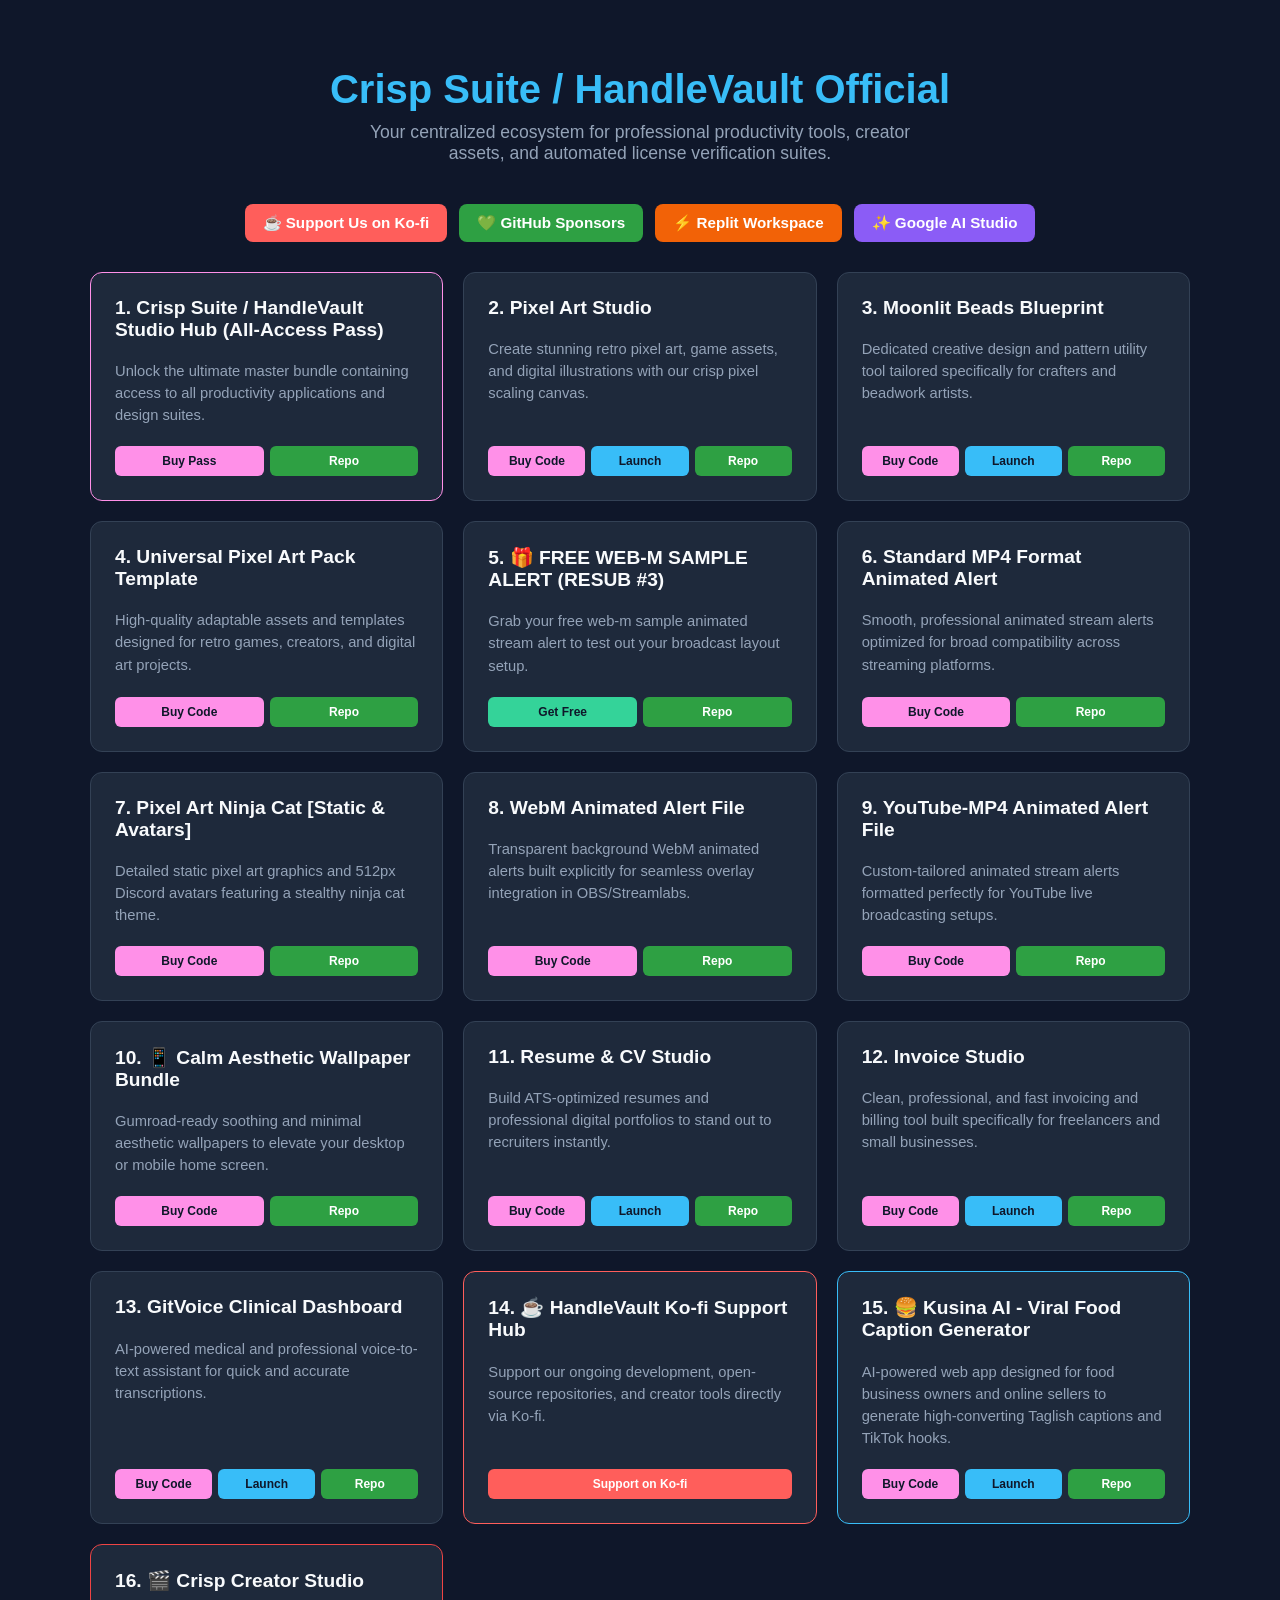
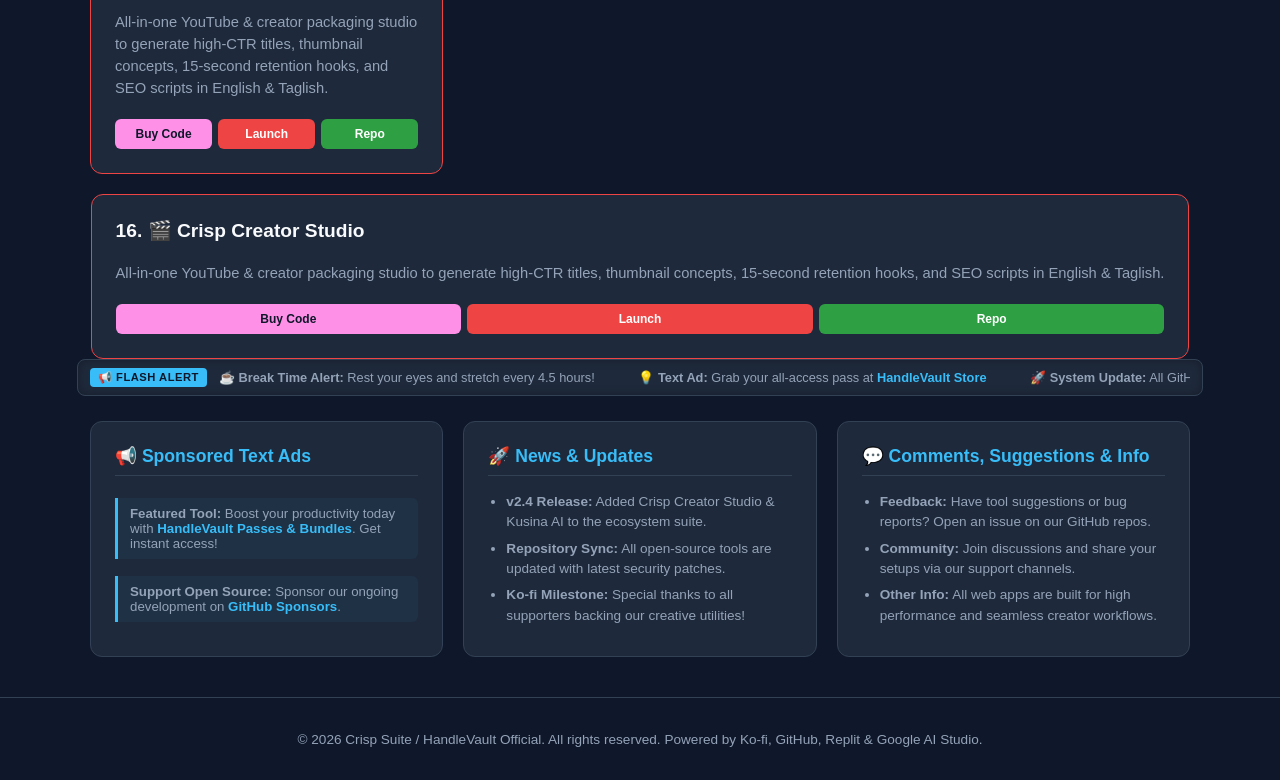
==== index.html @ f58ac8ce "Update index.html" ====
<!DOCTYPE html>
<html lang="en">
<head>
    <meta charset="UTF-8">
    <meta name="viewport" content="width=device-width, initial-scale=1.0">
    <title>Crisp Suite / HandleVault Official | Creator & Productivity Suite</title>
    <!-- Favicon Set-and-Forget (Inline SVG Shield/Vault Icon) -->
    <link rel="icon" type="image/svg+xml" href="data:image/svg+xml,<svg xmlns=%22http://www.w3.org/2000/svg%22 viewBox=%220 0 24 24%22 fill=%22%2338bdf8%22><path d=%22M12 1L3 5v6c0 5.55 3.84 10.74 9 12 5.16-1.26 9-6.45 9-12V5l-9-4zm0 10.99h7c-.53 4.12-3.28 7.79-7 8.94V12H5V6.3l7-3.11v8.8z%22/></svg>">
    <style>
        :root {
            --bg-color: #0f172a;
            --card-bg: #1e293b;
            --accent-color: #38bdf8;
            --text-color: #f8fafc;
            --text-secondary: #94a3b8;
            --border-color: #334155;
            --btn-gumroad: #ff90e8;
            --btn-github: #2ea043;
            --btn-replit: #f26207;
            --btn-ai: #8b5cf6;
            --btn-kofi: #ff5e5b;
            --btn-free: #34d399;
        }
        body {
            font-family: 'Segoe UI', Tahoma, Geneva, Verdana, sans-serif;
            background-color: var(--bg-color);
            color: var(--text-color);
            margin: 0;
            padding: 0;
            display: flex;
            flex-direction: column;
            align-items: center;
            min-height: 100vh;
        }
        header {
            text-align: center;
            padding: 40px 20px 20px;
        }
        header h1 {
            font-size: 2.5rem;
            margin-bottom: 10px;
            color: var(--accent-color);
        }
        header p {
            color: var(--text-secondary);
            font-size: 1.1rem;
            max-width: 600px;
            margin: 0 auto;
        }
        .ecosystem-nav {
            display: flex;
            gap: 12px;
            justify-content: center;
            flex-wrap: wrap;
            margin: 20px 0 30px;
            padding: 0 20px;
        }
        .nav-link {
            padding: 10px 18px;
            border-radius: 8px;
            font-weight: bold;
            text-decoration: none;
            color: white;
            font-size: 0.95rem;
            transition: opacity 0.2s;
        }
        .nav-github { background-color: var(--btn-github); }
        .nav-replit { background-color: var(--btn-replit); }
        .nav-ai { background-color: var(--btn-ai); }
        .nav-kofi { background-color: var(--btn-kofi); }
        .nav-link:hover { opacity: 0.85; }

        .container {
            max-width: 1100px;
            width: 90%;
            margin: 0 auto 20px;
            display: grid;
            grid-template-columns: repeat(auto-fit, minmax(320px, 1fr));
            gap: 20px;
        }
        .card {
            background-color: var(--card-bg);
            border: 1px solid var(--border-color);
            border-radius: 12px;
            padding: 24px;
            display: flex;
            flex-direction: column;
            justify-content: space-between;
            transition: transform 0.2s ease, border-color 0.2s ease;
        }
        .card:hover {
            transform: translateY(-4px);
            border-color: var(--accent-color);
        }
        .card h3 {
            margin-top: 0;
            font-size: 1.2rem;
            color: var(--text-color);
        }
        .card p {
            color: var(--text-secondary);
            font-size: 0.92rem;
            line-height: 1.5;
            margin-bottom: 20px;
        }
        .btn-group {
            display: flex;
            gap: 6px;
            flex-wrap: wrap;
        }
        .btn {
            flex: 1;
            min-width: 75px;
            display: inline-block;
            background-color: var(--accent-color);
            color: #0f172a;
            padding: 8px 4px;
            border-radius: 6px;
            text-decoration: none;
            font-weight: bold;
            font-size: 0.75rem;
            text-align: center;
            transition: opacity 0.2s;
        }
        .btn:hover { opacity: 0.9; }
        .btn-buy { background-color: var(--btn-gumroad); color: #0f172a; }
        .btn-free { background-color: var(--btn-free); color: #0f172a; }
        .btn-repo { background-color: #2ea043; color: #ffffff; }
        .btn-app { background-color: #38bdf8; color: #0f172a; }
        .btn-kofi { background-color: var(--btn-kofi); color: #ffffff; }

        /* Flashing / Scrolling Text Ads & Updates Bar */
        .flash-ticker-bar {
            max-width: 1100px;
            width: 90%;
            margin: 0 auto 25px;
            background-color: var(--card-bg);
            border: 1px solid var(--border-color);
            border-radius: 8px;
            padding: 8px 12px;
            display: flex;
            align-items: center;
            overflow: hidden;
            box-shadow: inset 0 0 10px rgba(0,0,0,0.3);
        }
        .flash-badge {
            background-color: var(--accent-color);
            color: #0f172a;
            font-size: 0.7rem;
            font-weight: bold;
            padding: 3px 8px;
            border-radius: 4px;
            margin-right: 12px;
            white-space: nowrap;
            text-transform: uppercase;
            letter-spacing: 0.5px;
        }
        .ticker-wrap {
            overflow: hidden;
            white-space: nowrap;
            width: 100%;
        }
        .ticker-content {
            display: inline-block;
            animation: tickerScroll 28s linear infinite;
            font-size: 0.8rem;
            color: var(--text-secondary);
        }
        .ticker-content span {
            margin-right: 40px;
        }
        .ticker-content a {
            color: var(--accent-color);
            text-decoration: none;
            font-weight: bold;
        }
        .ticker-content a:hover {
            text-decoration: underline;
        }
        @keyframes tickerScroll {
            0% { transform: translateX(100%); }
            100% { transform: translateX(-100%); }
        }

        /* Bottom Community Hub & Text Ads Section Styles */
        .bottom-hub {
            max-width: 1100px;
            width: 90%;
            margin: 0 auto 40px;
            display: grid;
            grid-template-columns: repeat(auto-fit, minmax(320px, 1fr));
            gap: 20px;
        }
        .hub-box {
            background-color: var(--card-bg);
            border: 1px solid var(--border-color);
            border-radius: 12px;
            padding: 24px;
            display: flex;
            flex-direction: column;
            justify-content: space-between;
        }
        .hub-box h3 {
            color: var(--accent-color);
            margin-top: 0;
            font-size: 1.1rem;
            margin-bottom: 16px;
            border-bottom: 1px solid var(--border-color);
            padding-bottom: 8px;
        }
        .text-ad {
            background: rgba(56, 189, 248, 0.05);
            border-left: 3px solid var(--accent-color);
            padding: 8px 12px;
            margin-bottom: 10px;
            border-radius: 0 6px 6px 0;
            font-size: 0.83rem;
            color: var(--text-secondary);
        }
        .text-ad a {
            color: var(--accent-color);
            text-decoration: none;
            font-weight: bold;
        }
        .text-ad a:hover {
            text-decoration: underline;
        }
        .hub-box ul {
            color: var(--text-secondary);
            line-height: 1.5;
            margin: 0;
            padding-left: 18px;
            font-size: 0.85rem;
        }
        .hub-box li {
            margin-bottom: 6px;
        }

        footer {
            text-align: center;
            padding: 20px;
            color: var(--text-secondary);
            font-size: 0.85rem;
            border-top: 1px solid var(--border-color);
            width: 100%;
            margin-top: auto;
        }
    </style>
</head>
<body>

    <header>
        <h1>Crisp Suite / HandleVault Official</h1>
        <p>Your centralized ecosystem for professional productivity tools, creator assets, and automated license verification suites.</p>
    </header>

    <!-- Ecosystem Developer, Funding & Support Navigation -->
    <div class="ecosystem-nav">
        <a href="https://ko-fi.com/handlevaultofficial" target="_blank" class="nav-link nav-kofi">☕ Support Us on Ko-fi</a>
        <a href="https://github.com/sponsors/handlevault-official" target="_blank" class="nav-link nav-github">💚 GitHub Sponsors</a>
        <a href="https://replit.com/@handlevault" target="_blank" class="nav-link nav-replit">⚡ Replit Workspace</a>
        <a href="https://aistudio.google.com" target="_blank" class="nav-link nav-ai">✨ Google AI Studio</a>
    </div>

    <div class="container">
        <!-- 1. HandleVault Studio Hub (All-Access Pass) -->
        <div class="card" style="border-color: var(--btn-gumroad);">
            <div>
                <h3>1. Crisp Suite / HandleVault Studio Hub (All-Access Pass)</h3>
                <p>Unlock the ultimate master bundle containing access to all productivity applications and design suites.</p>
            </div>
            <div class="btn-group">
                <a href="https://vaultkeeper117.gumroad.com/l/ztzxpg" target="_blank" class="btn btn-buy">Buy Pass</a>
                <a href="https://github.com/handlevault-official/kofi-files" target="_blank" class="btn btn-repo">Repo</a>
            </div>
        </div>

        <!-- 2. Pixel Art Studio -->
        <div class="card">
            <div>
                <h3>2. Pixel Art Studio</h3>
                <p>Create stunning retro pixel art, game assets, and digital illustrations with our crisp pixel scaling canvas.</p>
            </div>
            <div class="btn-group">
                <a href="https://vaultkeeper117.gumroad.com/l/xwzxwp" target="_blank" class="btn btn-buy">Buy Code</a>
                <a href="https://handlevault-official.github.io/crisp-pixel/" target="_blank" class="btn btn-app">Launch</a>
                <a href="https://github.com/handlevault-official/crisp-pixel" target="_blank" class="btn btn-repo">Repo</a>
            </div>
        </div>

        <!-- 3. Moonlit Beads Blueprint -->
        <div class="card">
            <div>
                <h3>3. Moonlit Beads Blueprint</h3>
                <p>Dedicated creative design and pattern utility tool tailored specifically for crafters and beadwork artists.</p>
            </div>
            <div class="btn-group">
                <a href="https://vaultkeeper117.gumroad.com/l/ztzxpg" target="_blank" class="btn btn-buy">Buy Code</a>
                <a href="https://handlevault-official.github.io/crisp-moonlit-beads-blueprint-studio/" target="_blank" class="btn btn-app">Launch</a>
                <a href="https://github.com/handlevault-official/crisp-moonlit-beads-blueprint-studio" target="_blank" class="btn btn-repo">Repo</a>
            </div>
        </div>

        <!-- 4. Universal Product Template (Pixel Art Pack) -->
        <div class="card">
            <div>
                <h3>4. Universal Pixel Art Pack Template</h3>
                <p>High-quality adaptable assets and templates designed for retro games, creators, and digital art projects.</p>
            </div>
            <div class="btn-group">
                <a href="https://vaultkeeper117.gumroad.com/l/xwzxwp" target="_blank" class="btn btn-buy">Buy Code</a>
                <a href="https://github.com/handlevault-official/kofi-files" target="_blank" class="btn btn-repo">Repo</a>
            </div>
        </div>

        <!-- 5. FREE WEB-M SAMPLE ALERT -->
        <div class="card">
            <div>
                <h3>5. 🎁 FREE WEB-M SAMPLE ALERT (RESUB #3)</h3>
                <p>Grab your free web-m sample animated stream alert to test out your broadcast layout setup.</p>
            </div>
            <div class="btn-group">
                <a href="https://vaultkeeper117.gumroad.com/l/copzec" target="_blank" class="btn btn-free">Get Free</a>
                <a href="https://github.com/handlevault-official/kofi-files" target="_blank" class="btn btn-repo">Repo</a>
            </div>
        </div>

        <!-- 6. Standard MP4 Format Animated Alert -->
        <div class="card">
            <div>
                <h3>6. Standard MP4 Format Animated Alert</h3>
                <p>Smooth, professional animated stream alerts optimized for broad compatibility across streaming platforms.</p>
            </div>
            <div class="btn-group">
                <a href="https://vaultkeeper117.gumroad.com/l/dkmedq" target="_blank" class="btn btn-buy">Buy Code</a>
                <a href="https://github.com/handlevault-official/kofi-files" target="_blank" class="btn btn-repo">Repo</a>
            </div>
        </div>

        <!-- 7. Pixel Art Ninja Cat -->
        <div class="card">
            <div>
                <h3>7. Pixel Art Ninja Cat [Static & Avatars]</h3>
                <p>Detailed static pixel art graphics and 512px Discord avatars featuring a stealthy ninja cat theme.</p>
            </div>
            <div class="btn-group">
                <a href="https://vaultkeeper117.gumroad.com/l/lhhxej" target="_blank" class="btn btn-buy">Buy Code</a>
                <a href="https://github.com/handlevault-official/kofi-files" target="_blank" class="btn btn-repo">Repo</a>
            </div>
        </div>

        <!-- 8. WebM Animated Alert File -->
        <div class="card">
            <div>
                <h3>8. WebM Animated Alert File</h3>
                <p>Transparent background WebM animated alerts built explicitly for seamless overlay integration in OBS/Streamlabs.</p>
            </div>
            <div class="btn-group">
                <a href="https://vaultkeeper117.gumroad.com/l/fanvlu" target="_blank" class="btn btn-buy">Buy Code</a>
                <a href="https://github.com/handlevault-official/kofi-files" target="_blank" class="btn btn-repo">Repo</a>
            </div>
        </div>

        <!-- 9. YouTube-MP4 Animated Alert File -->
        <div class="card">
            <div>
                <h3>9. YouTube-MP4 Animated Alert File</h3>
                <p>Custom-tailored animated stream alerts formatted perfectly for YouTube live broadcasting setups.</p>
            </div>
            <div class="btn-group">
                <a href="https://vaultkeeper117.gumroad.com/l/aihkjh" target="_blank" class="btn btn-buy">Buy Code</a>
                <a href="https://github.com/handlevault-official/kofi-files" target="_blank" class="btn btn-repo">Repo</a>
            </div>
        </div>

        <!-- 10. Calm Aesthetic Wallpaper Bundle -->
        <div class="card">
            <div>
                <h3>10. 📱 Calm Aesthetic Wallpaper Bundle</h3>
                <p>Gumroad-ready soothing and minimal aesthetic wallpapers to elevate your desktop or mobile home screen.</p>
            </div>
            <div class="btn-group">
                <a href="https://vaultkeeper117.gumroad.com/l/echfl" target="_blank" class="btn btn-buy">Buy Code</a>
                <a href="https://github.com/handlevault-official/kofi-files" target="_blank" class="btn btn-repo">Repo</a>
            </div>
        </div>

        <!-- 11. Resume & CV Studio App Hub -->
        <div class="card">
            <div>
                <h3>11. Resume & CV Studio</h3>
                <p>Build ATS-optimized resumes and professional digital portfolios to stand out to recruiters instantly.</p>
            </div>
            <div class="btn-group">
                <a href="https://vaultkeeper117.gumroad.com/l/ztzxpg" target="_blank" class="btn btn-buy">Buy Code</a>
                <a href="https://handlevault-official.github.io/crisp-resume-CV-studio/" target="_blank" class="btn btn-app">Launch</a>
                <a href="https://github.com/handlevault-official/crisp-resume-CV-studio" target="_blank" class="btn btn-repo">Repo</a>
            </div>
        </div>

        <!-- 12. Invoice Studio App Hub -->
        <div class="card">
            <div>
                <h3>12. Invoice Studio</h3>
                <p>Clean, professional, and fast invoicing and billing tool built specifically for freelancers and small businesses.</p>
            </div>
            <div class="btn-group">
                <a href="https://vaultkeeper117.gumroad.com/l/ztzxpg" target="_blank" class="btn btn-buy">Buy Code</a>
                <a href="https://handlevault-official.github.io/crisp-invoice-studio" target="_blank" class="btn btn-app">Launch</a>
                <a href="https://github.com/handlevault-official/crisp-invoice-studio" target="_blank" class="btn btn-repo">Repo</a>
            </div>
        </div>

        <!-- 13. GitVoice Clinical Dashboard Hub -->
        <div class="card">
            <div>
                <h3>13. GitVoice Clinical Dashboard</h3>
                <p>AI-powered medical and professional voice-to-text assistant for quick and accurate transcriptions.</p>
            </div>
            <div class="btn-group">
                <a href="https://vaultkeeper117.gumroad.com/l/ztzxpg" target="_blank" class="btn btn-buy">Buy Code</a>
                <a href="https://handlevault-official.github.io/gitvoice-clinical-dashboard/" target="_blank" class="btn btn-app">Launch</a>
                <a href="https://github.com/handlevault-official/gitvoice-clinical-dashboard" target="_blank" class="btn btn-repo">Repo</a>
            </div>
        </div>

        <!-- 14. HandleVault Official Ko-fi Support Hub -->
        <div class="card" style="border-color: var(--btn-kofi);">
            <div>
                <h3>14. ☕ HandleVault Ko-fi Support Hub</h3>
                <p>Support our ongoing development, open-source repositories, and creator tools directly via Ko-fi.</p>
            </div>
            <div class="btn-group">
                <a href="https://ko-fi.com/handlevaultofficial" target="_blank" class="btn btn-kofi" style="width: 100%;">Support on Ko-fi</a>
            </div>
        </div>
        
        <!-- 15. Kusina AI - Viral Food Caption Generator -->
        <div class="card" style="border-color: var(--accent-color);">
            <div>
                <h3>15. 🍔 Kusina AI - Viral Food Caption Generator</h3>
                <p>AI-powered web app designed for food business owners and online sellers to generate high-converting Taglish captions and TikTok hooks.</p>
            </div>
            <div class="btn-group">
                <a href="https://vaultkeeper117.gumroad.com/l/ztzxpg" target="_blank" class="btn btn-buy">Buy Code</a>
                <a href="https://handlevault-official.github.io/kusina-ai/" target="_blank" class="btn btn-app">Launch</a>
                <a href="https://github.com/handlevault-official/kusina-ai" target="_blank" class="btn btn-repo">Repo</a>
            </div>
        </div>

        <!-- 16. Crisp Creator Studio -->
        <div class="card" style="border-color: #ef4444;">
            <div>
                <h3>16. 🎬 Crisp Creator Studio</h3>
                <p>All-in-one YouTube & creator packaging studio to generate high-CTR titles, thumbnail concepts, 15-second retention hooks, and SEO scripts in English & Taglish.</p>
            </div>
            <div class="btn-group">
                <a href="https://vaultkeeper117.gumroad.com/l/ztzxpg" target="_blank" class="btn btn-buy">Buy Code</a>
                <a href="https://handlevault-official.github.io/crisp-creator-studio/" target="_blank" class="btn btn-app" style="background-color: #ef4444; color: white;">Launch</a>
                <a href="https://github.com/handlevault-official/crisp-creator-studio" target="_blank" class="btn btn-repo">Repo</a>
            </div>
        </div>
    </div> <!-- Katapusan ng .container grid -->

    <!-- 16. Crisp Creator Studio -->
        <div class="card" style="border-color: #ef4444;">
            <div>
                <h3>16. 🎬 Crisp Creator Studio</h3>
                <p>All-in-one YouTube & creator packaging studio to generate high-CTR titles, thumbnail concepts, 15-second retention hooks, and SEO scripts in English & Taglish.</p>
            </div>
            <div class="btn-group">
                <a href="https://vaultkeeper117.gumroad.com/l/ztzxpg" target="_blank" class="btn btn-buy">Buy Code</a>
                <a href="https://handlevault-official.github.io/crisp-creator-studio/" target="_blank" class="btn btn-app" style="background-color: #ef4444; color: white;">Launch</a>
                <a href="https://github.com/handlevault-official/crisp-creator-studio" target="_blank" class="btn btn-repo">Repo</a>
            </div>
        </div>
    </div> <!-- Katapusan ng .container grid -->

    <!-- Live Flashing Text Ads & Updates Ticker Bar -->
    <div class="flash-ticker-bar">
        <div class="flash-badge">📢 FLASH ALERT</div>
        <div class="ticker-wrap">
            <div class="ticker-content">
                <span>☕ <strong>Break Time Alert:</strong> Rest your eyes and stretch every 4.5 hours!</span>
                <span>💡 <strong>Text Ad:</strong> Grab your all-access pass at <a href="https://vaultkeeper117.gumroad.com" target="_blank">HandleVault Store</a></span>
                <span>🚀 <strong>System Update:</strong> All GitHub & Replit repos synchronized successfully!</span>
                <span>💬 <strong>Tip:</strong> Open issues or suggestions via our GitHub support channels.</span>
            </div>
        </div>
    </div>

    <!-- All-in-One Bottom Hub: Text Ads, News, Updates, Comments & Suggestions -->
    <div class="bottom-hub">
        <!-- Text Ads Box -->
        <div class="hub-box">
            <h3>📢 Sponsored Text Ads</h3>
            <div class="text-ad">
                <strong>Featured Tool:</strong> Boost your productivity today with <a href="https://vaultkeeper117.gumroad.com" target="_blank">HandleVault Passes & Bundles</a>. Get instant access!
            </div>
            <div class="text-ad">
                <strong>Support Open Source:</strong> Sponsor our ongoing development on <a href="https://github.com/sponsors/handlevault-official" target="_blank">GitHub Sponsors</a>.
            </div>
        </div>

        <!-- News & Updates Box -->
        <div class="hub-box">
            <h3>🚀 News & Updates</h3>
            <ul>
                <li><strong>v2.4 Release:</strong> Added Crisp Creator Studio & Kusina AI to the ecosystem suite.</li>
                <li><strong>Repository Sync:</strong> All open-source tools are updated with latest security patches.</li>
                <li><strong>Ko-fi Milestone:</strong> Special thanks to all supporters backing our creative utilities!</li>
            </ul>
        </div>

        <!-- Comments, Suggestions & Info Box -->
        <div class="hub-box">
            <h3>💬 Comments, Suggestions & Info</h3>
            <ul>
                <li><strong>Feedback:</strong> Have tool suggestions or bug reports? Open an issue on our GitHub repos.</li>
                <li><strong>Community:</strong> Join discussions and share your setups via our support channels.</li>
                <li><strong>Other Info:</strong> All web apps are built for high performance and seamless creator workflows.</li>
            </ul>
        </div>
    </div>

    <footer>
        <p>&copy; 2026 Crisp Suite / HandleVault Official. All rights reserved. Powered by Ko-fi, GitHub, Replit & Google AI Studio.</p>
    </footer>

</body>
</html>
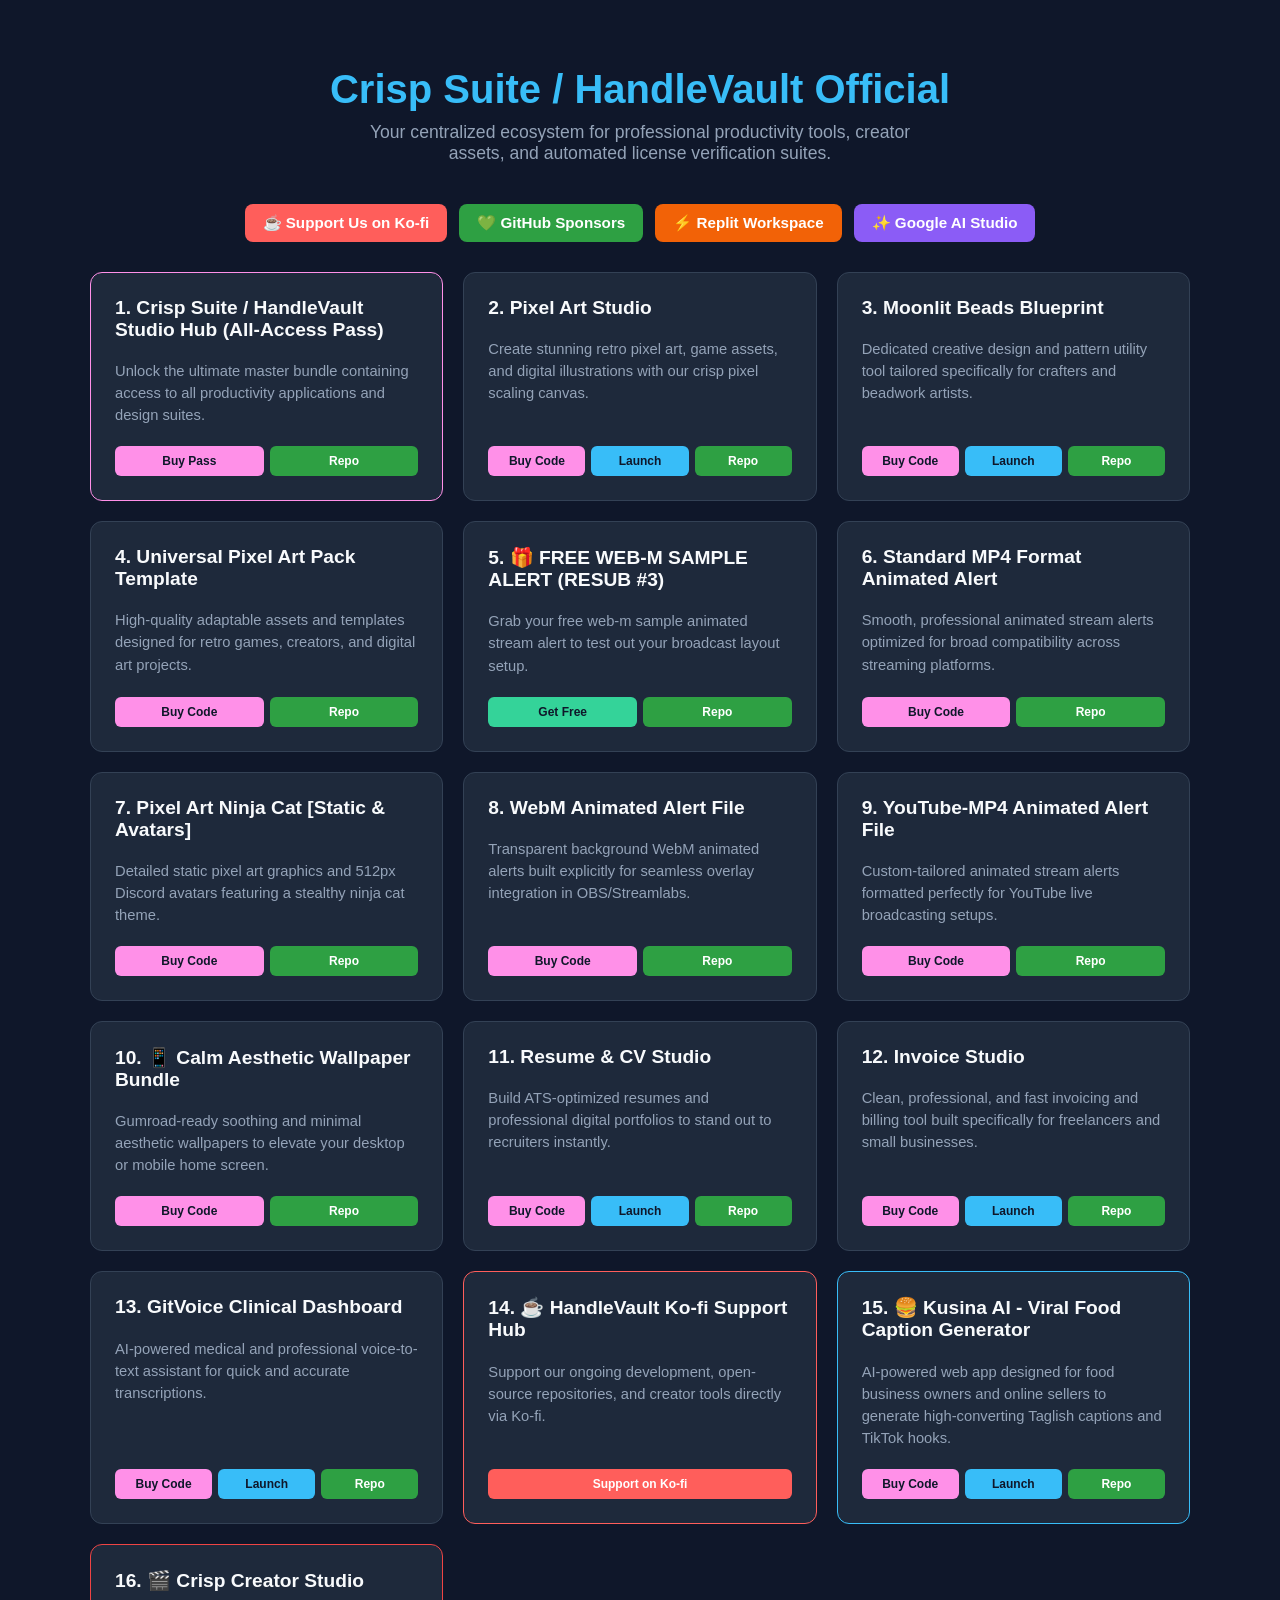
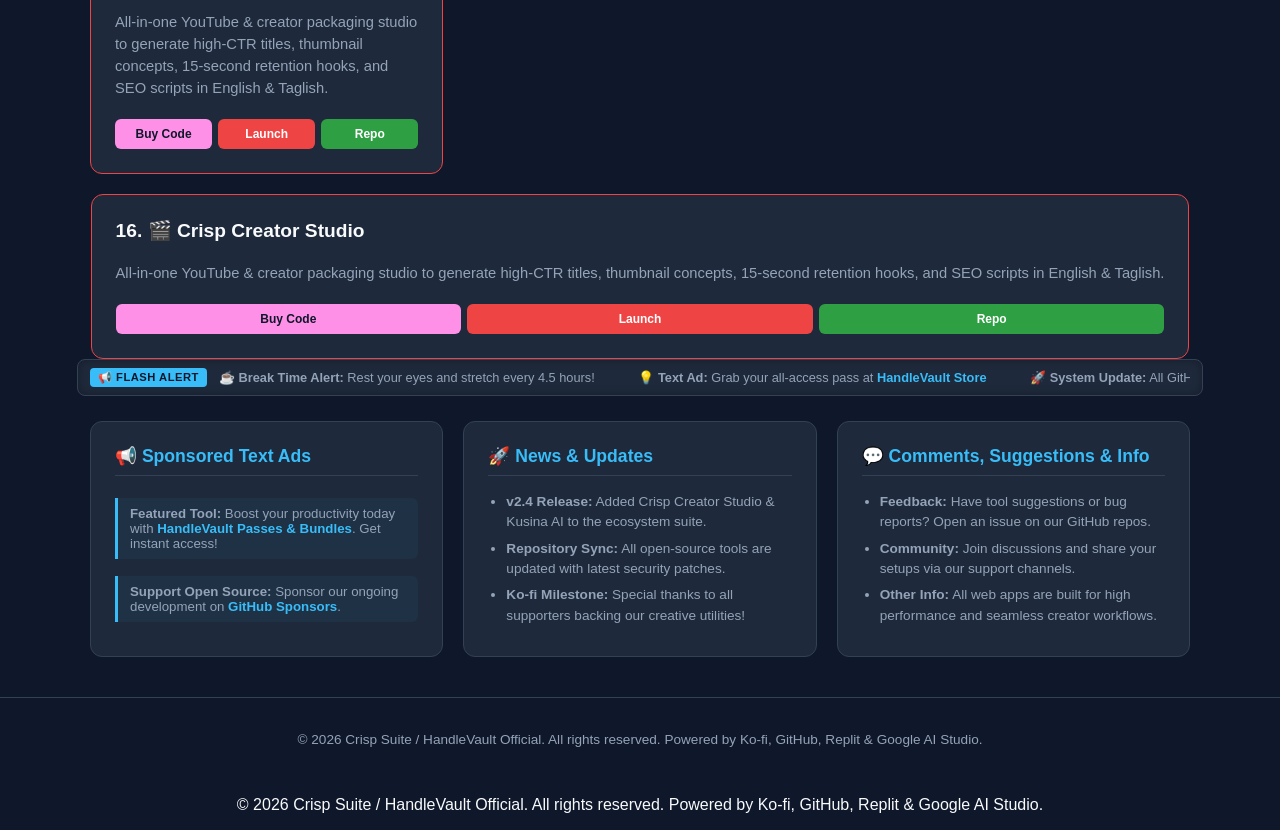
==== commit 156bead1: "Update index.html" ====
--- a/index.html
+++ b/index.html
@@ -522,10 +522,15 @@
             </ul>
         </div>
     </div>
-
+    
     <footer>
         <p>&copy; 2026 Crisp Suite / HandleVault Official. All rights reserved. Powered by Ko-fi, GitHub, Replit & Google AI Studio.</p>
     </footer>
-
+    
+        <p>&copy; 2026 Crisp Suite / HandleVault Official. All rights reserved. Powered by Ko-fi, GitHub, Replit & Google AI Studio.</p>
+    </footer>
+
+    <!-- I-link mo dito ang repo.js -->
+    <script src="repo.js"></script>
 </body>
 </html>
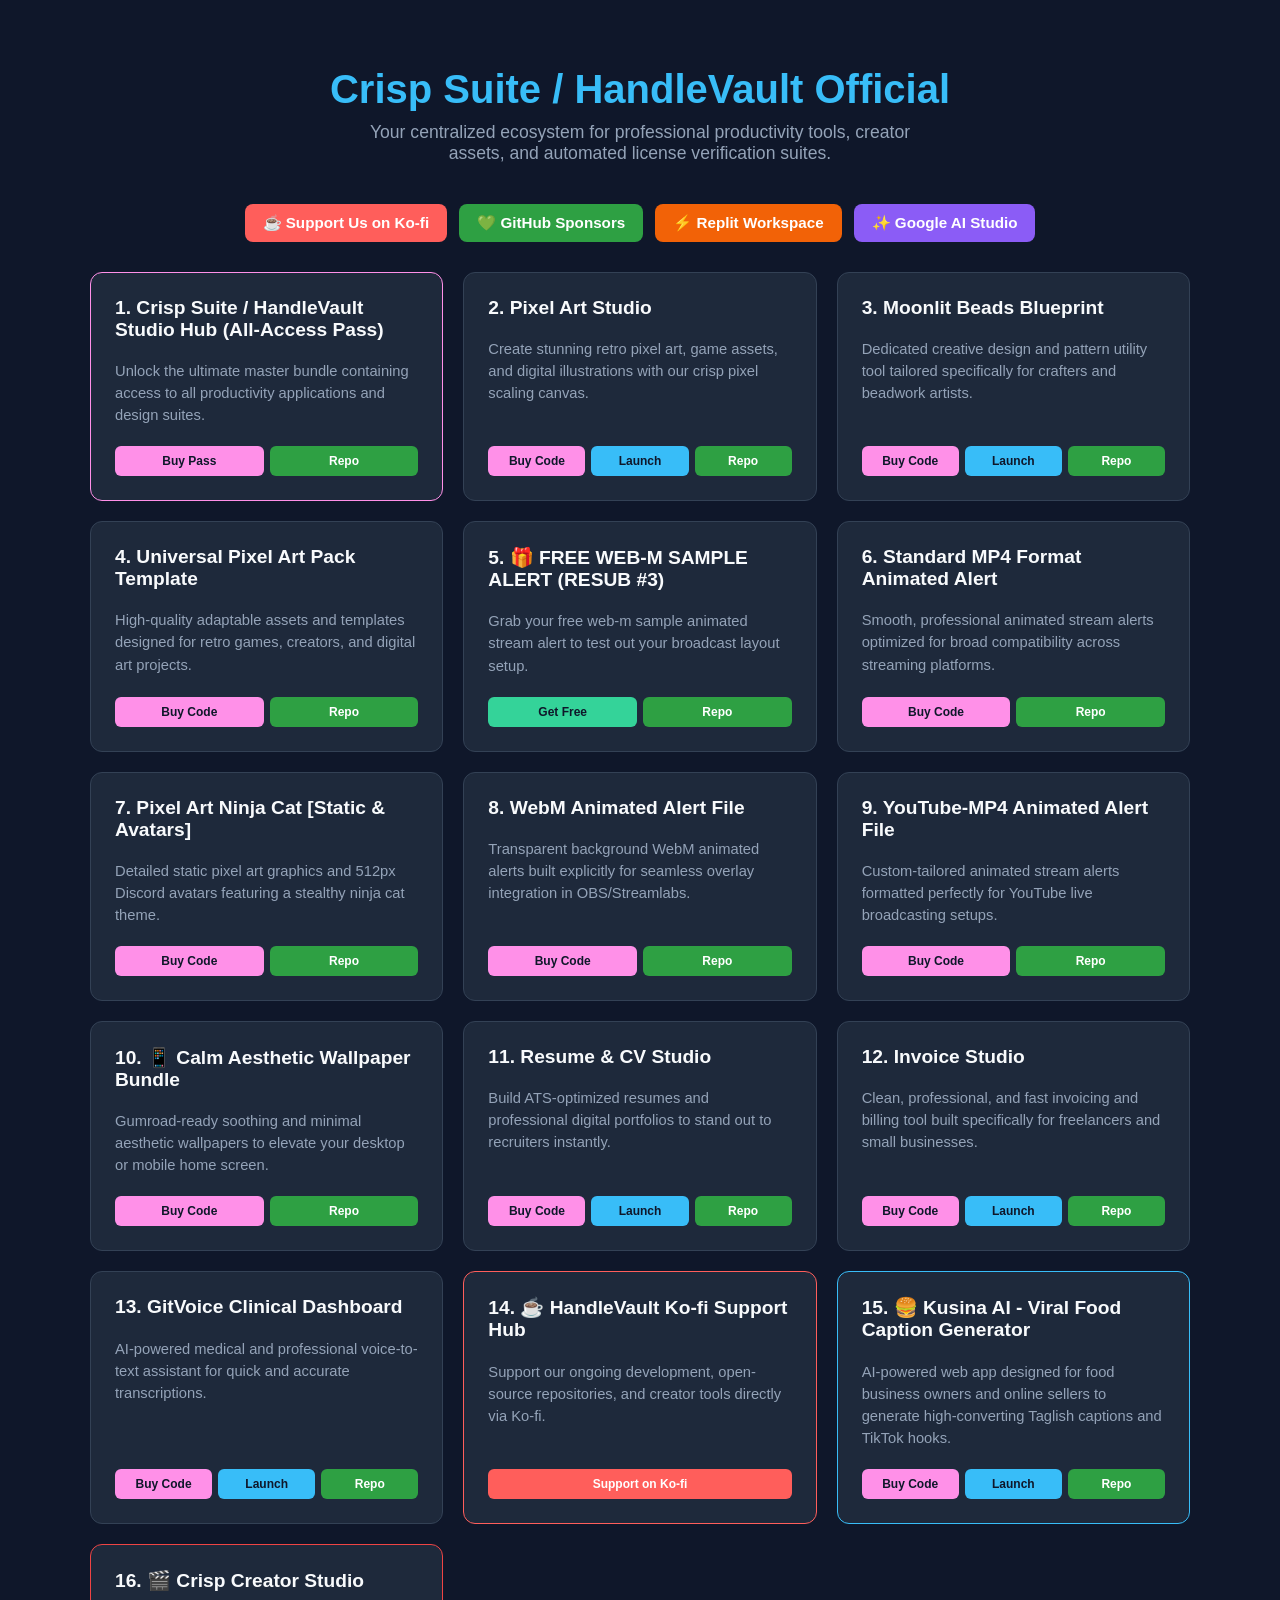
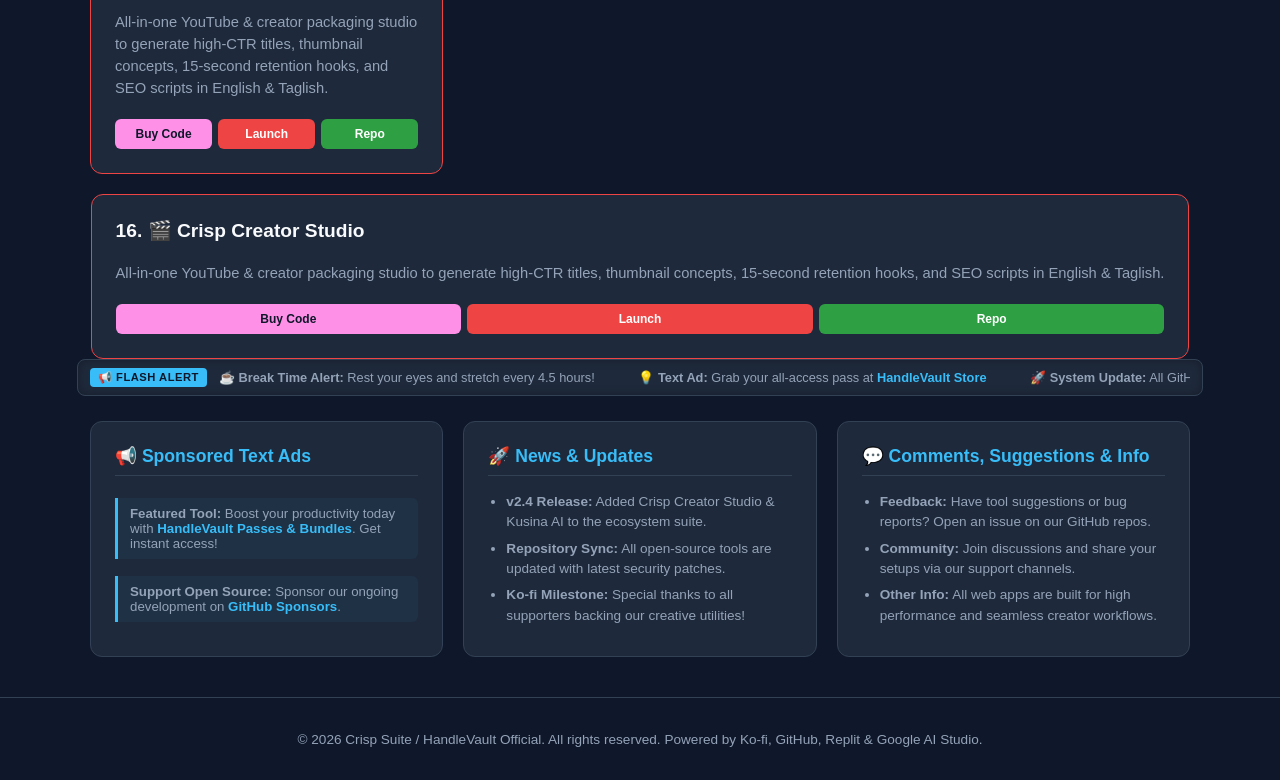
==== commit bbd7ded1: "Update index.html" ====
--- a/index.html
+++ b/index.html
@@ -526,9 +526,6 @@
     <footer>
         <p>&copy; 2026 Crisp Suite / HandleVault Official. All rights reserved. Powered by Ko-fi, GitHub, Replit & Google AI Studio.</p>
     </footer>
-    
-        <p>&copy; 2026 Crisp Suite / HandleVault Official. All rights reserved. Powered by Ko-fi, GitHub, Replit & Google AI Studio.</p>
-    </footer>
 
     <!-- I-link mo dito ang repo.js -->
     <script src="repo.js"></script>
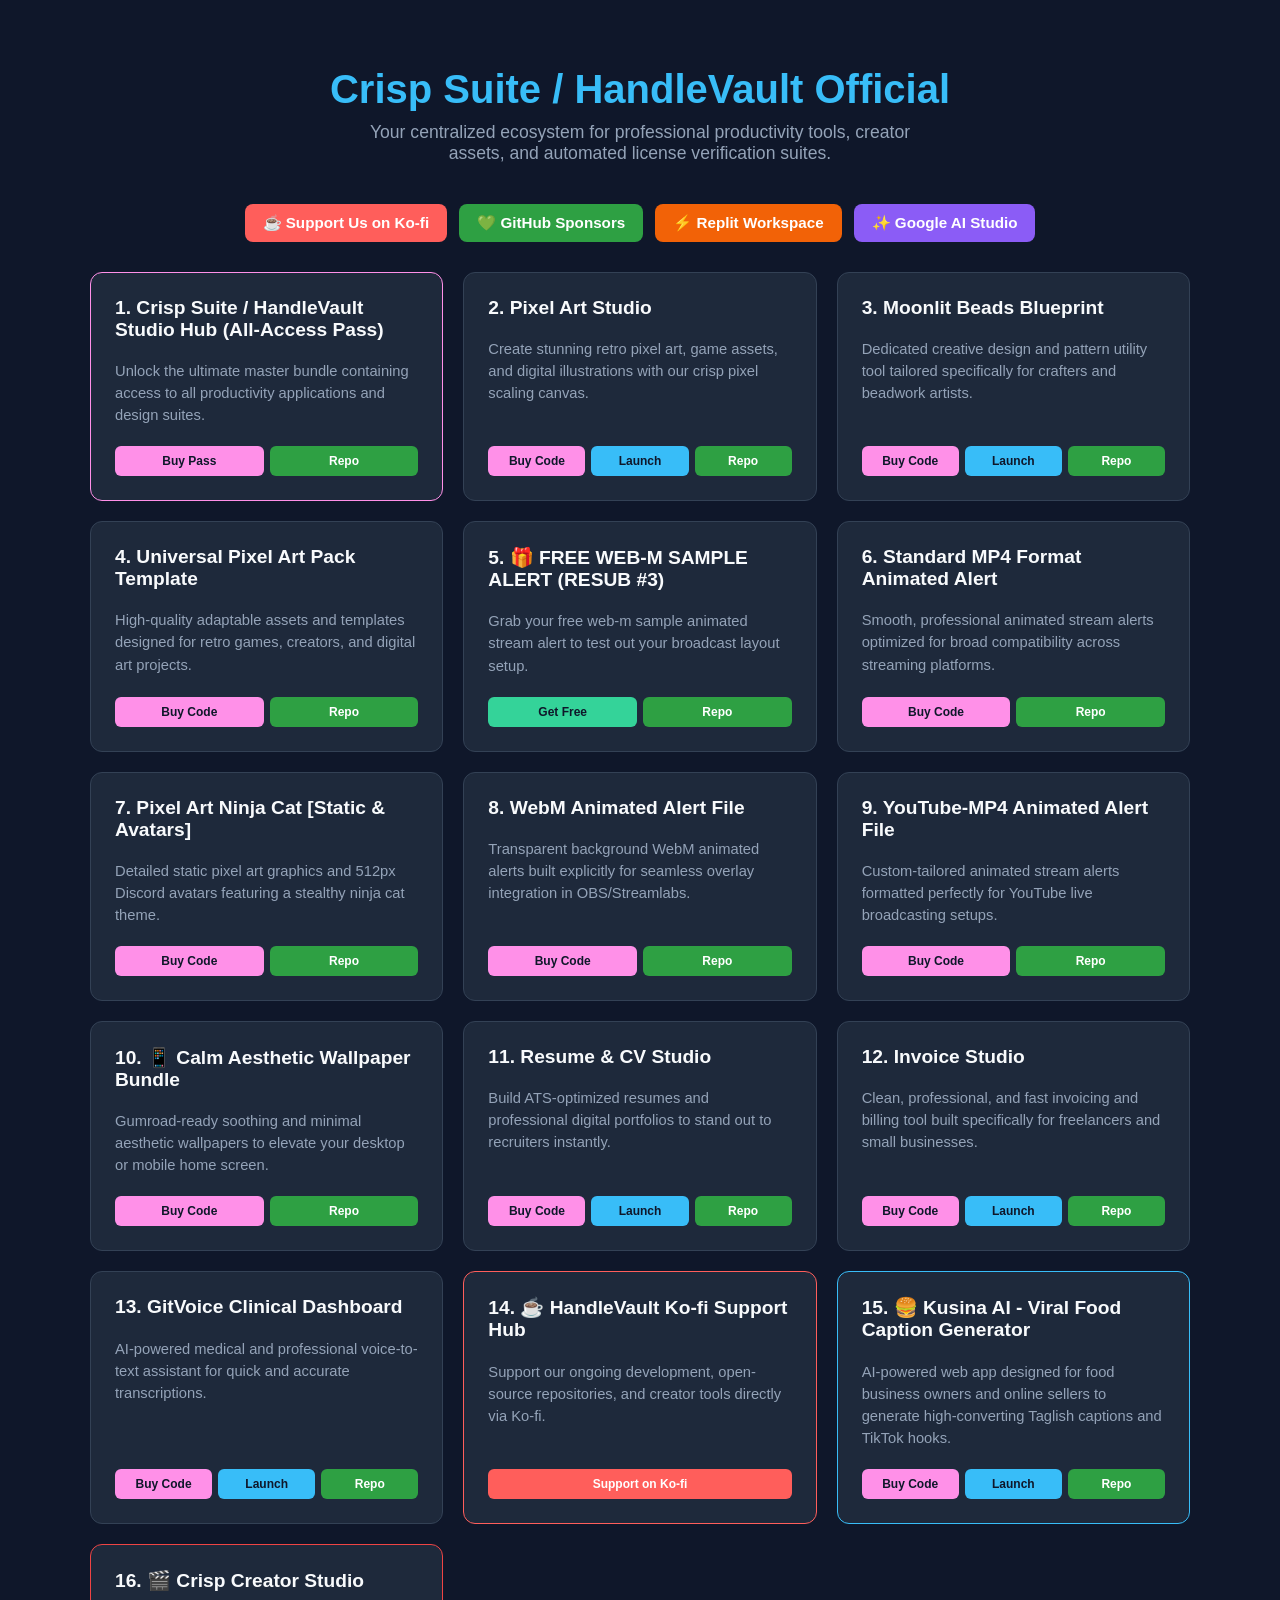
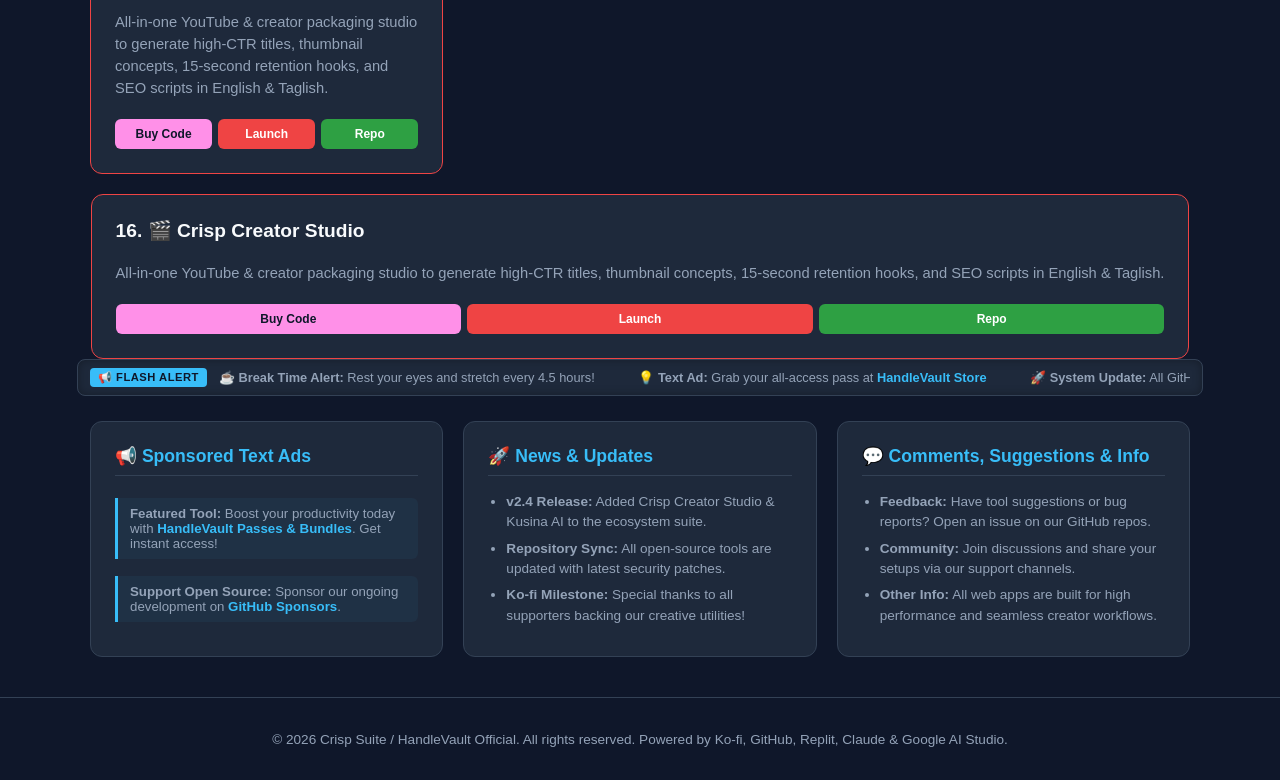
==== commit ca6f664d: "Update index.html" ====
--- a/index.html
+++ b/index.html
@@ -524,7 +524,7 @@
     </div>
     
     <footer>
-        <p>&copy; 2026 Crisp Suite / HandleVault Official. All rights reserved. Powered by Ko-fi, GitHub, Replit & Google AI Studio.</p>
+        <p>&copy; 2026 Crisp Suite / HandleVault Official. All rights reserved. Powered by Ko-fi, GitHub, Replit, Claude & Google AI Studio.</p>
     </footer>
 
     <!-- I-link mo dito ang repo.js -->
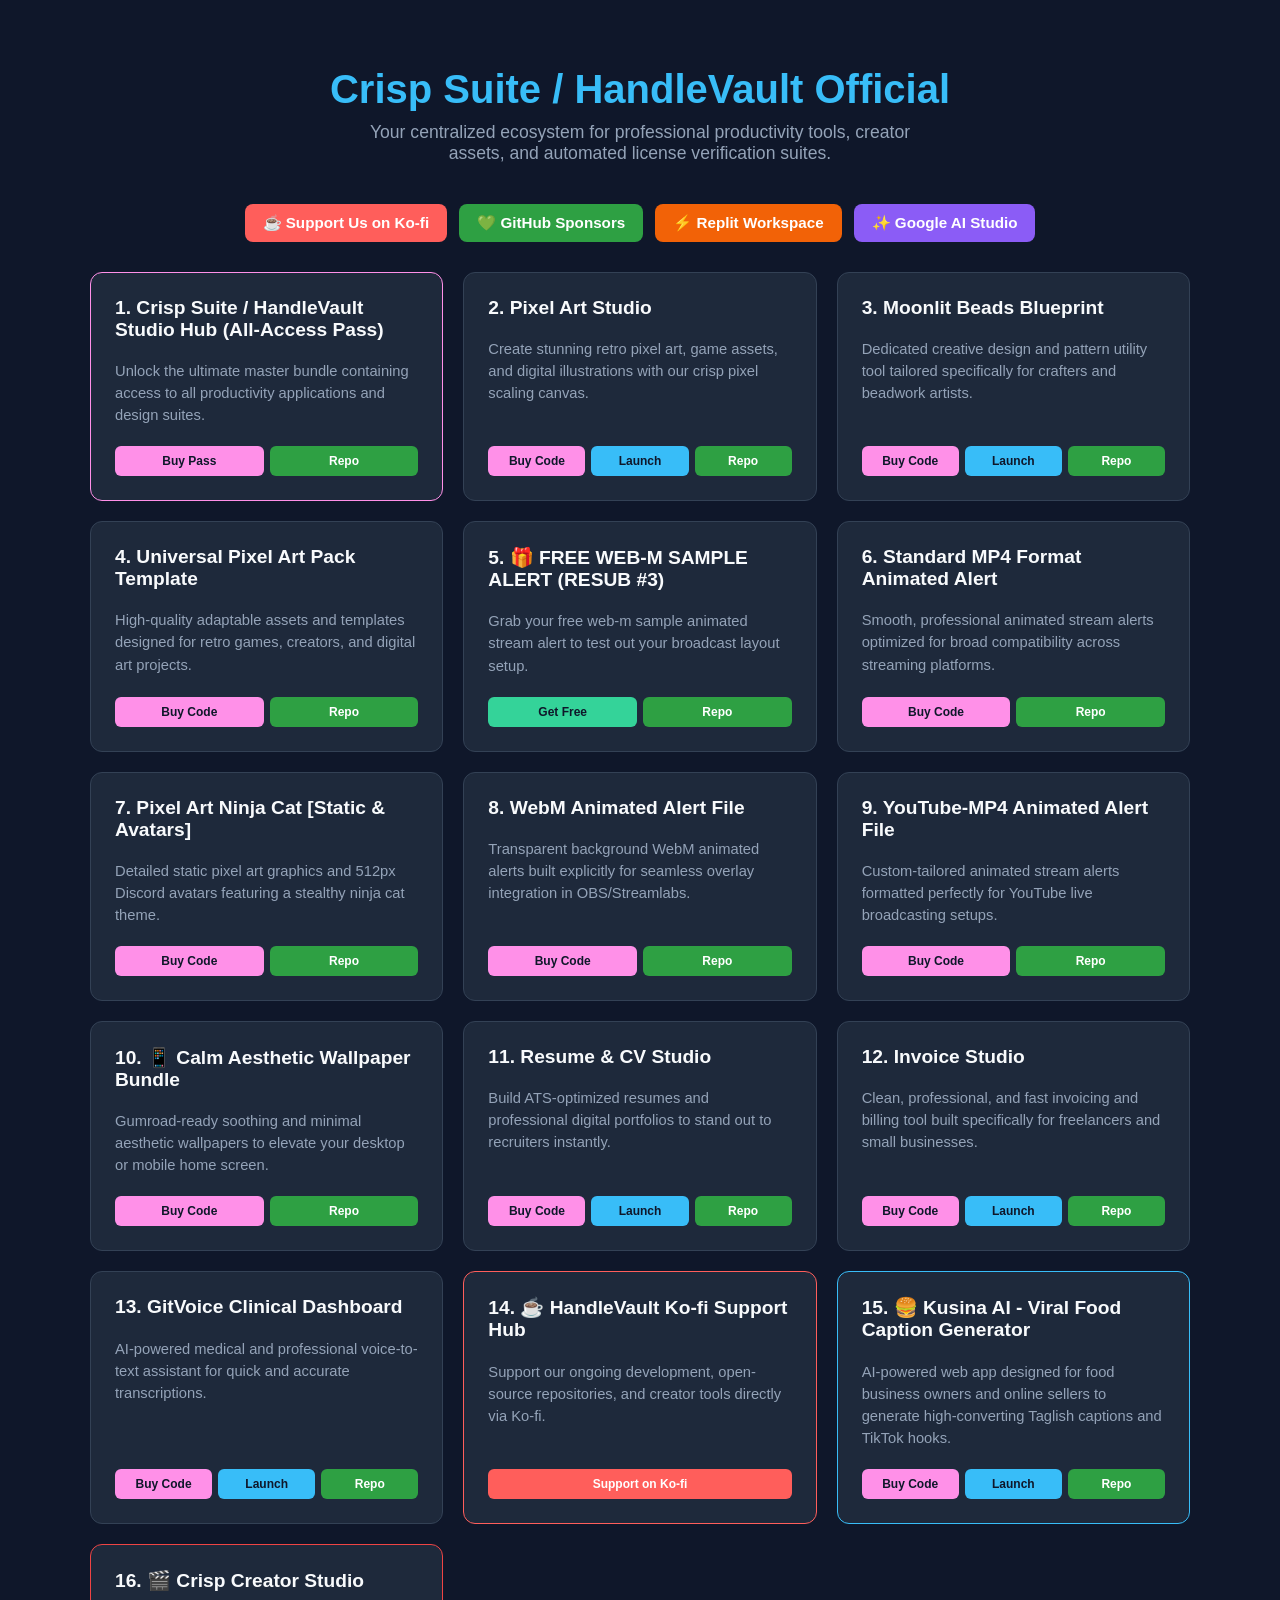
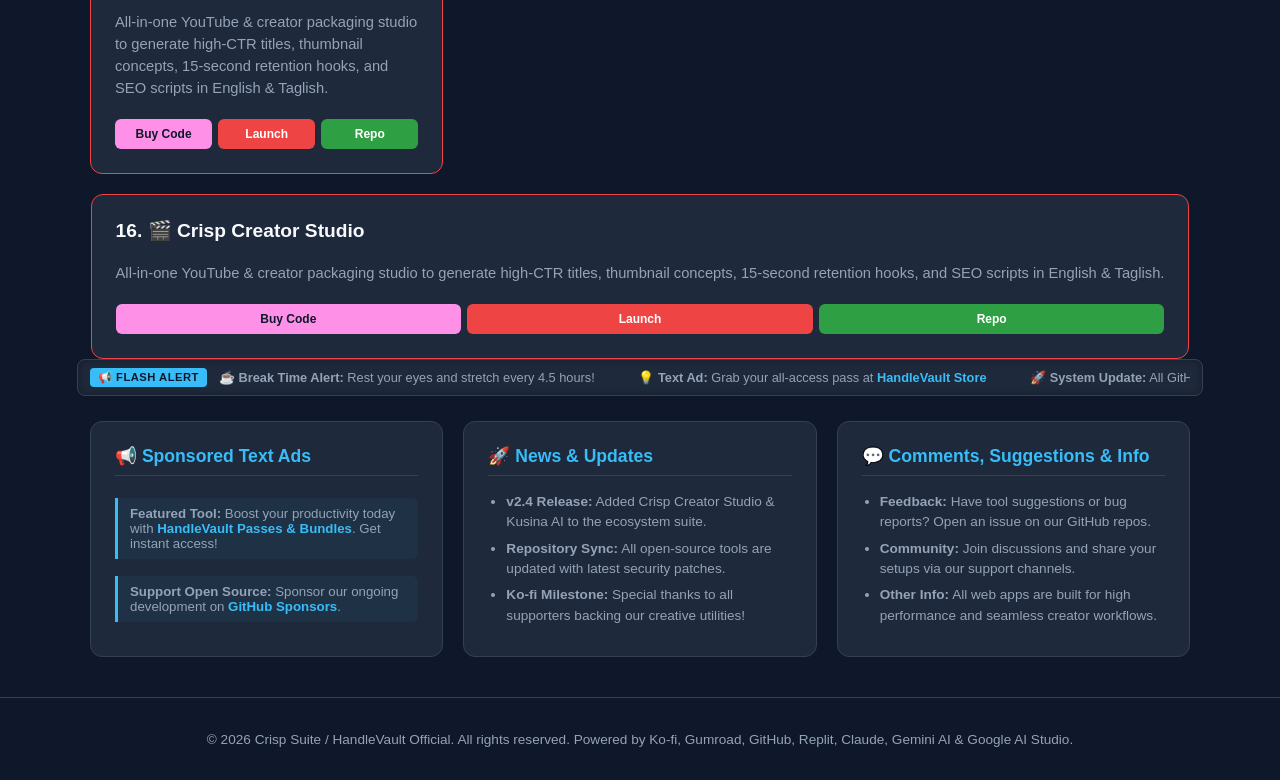
==== commit 38ef4d59: "Update index.html" ====
--- a/index.html
+++ b/index.html
@@ -524,7 +524,7 @@
     </div>
     
     <footer>
-        <p>&copy; 2026 Crisp Suite / HandleVault Official. All rights reserved. Powered by Ko-fi, GitHub, Replit, Claude & Google AI Studio.</p>
+        <p>&copy; 2026 Crisp Suite / HandleVault Official. All rights reserved. Powered by Ko-fi, Gumroad, GitHub, Replit, Claude, Gemini AI & Google AI Studio.</p>
     </footer>
 
     <!-- I-link mo dito ang repo.js -->
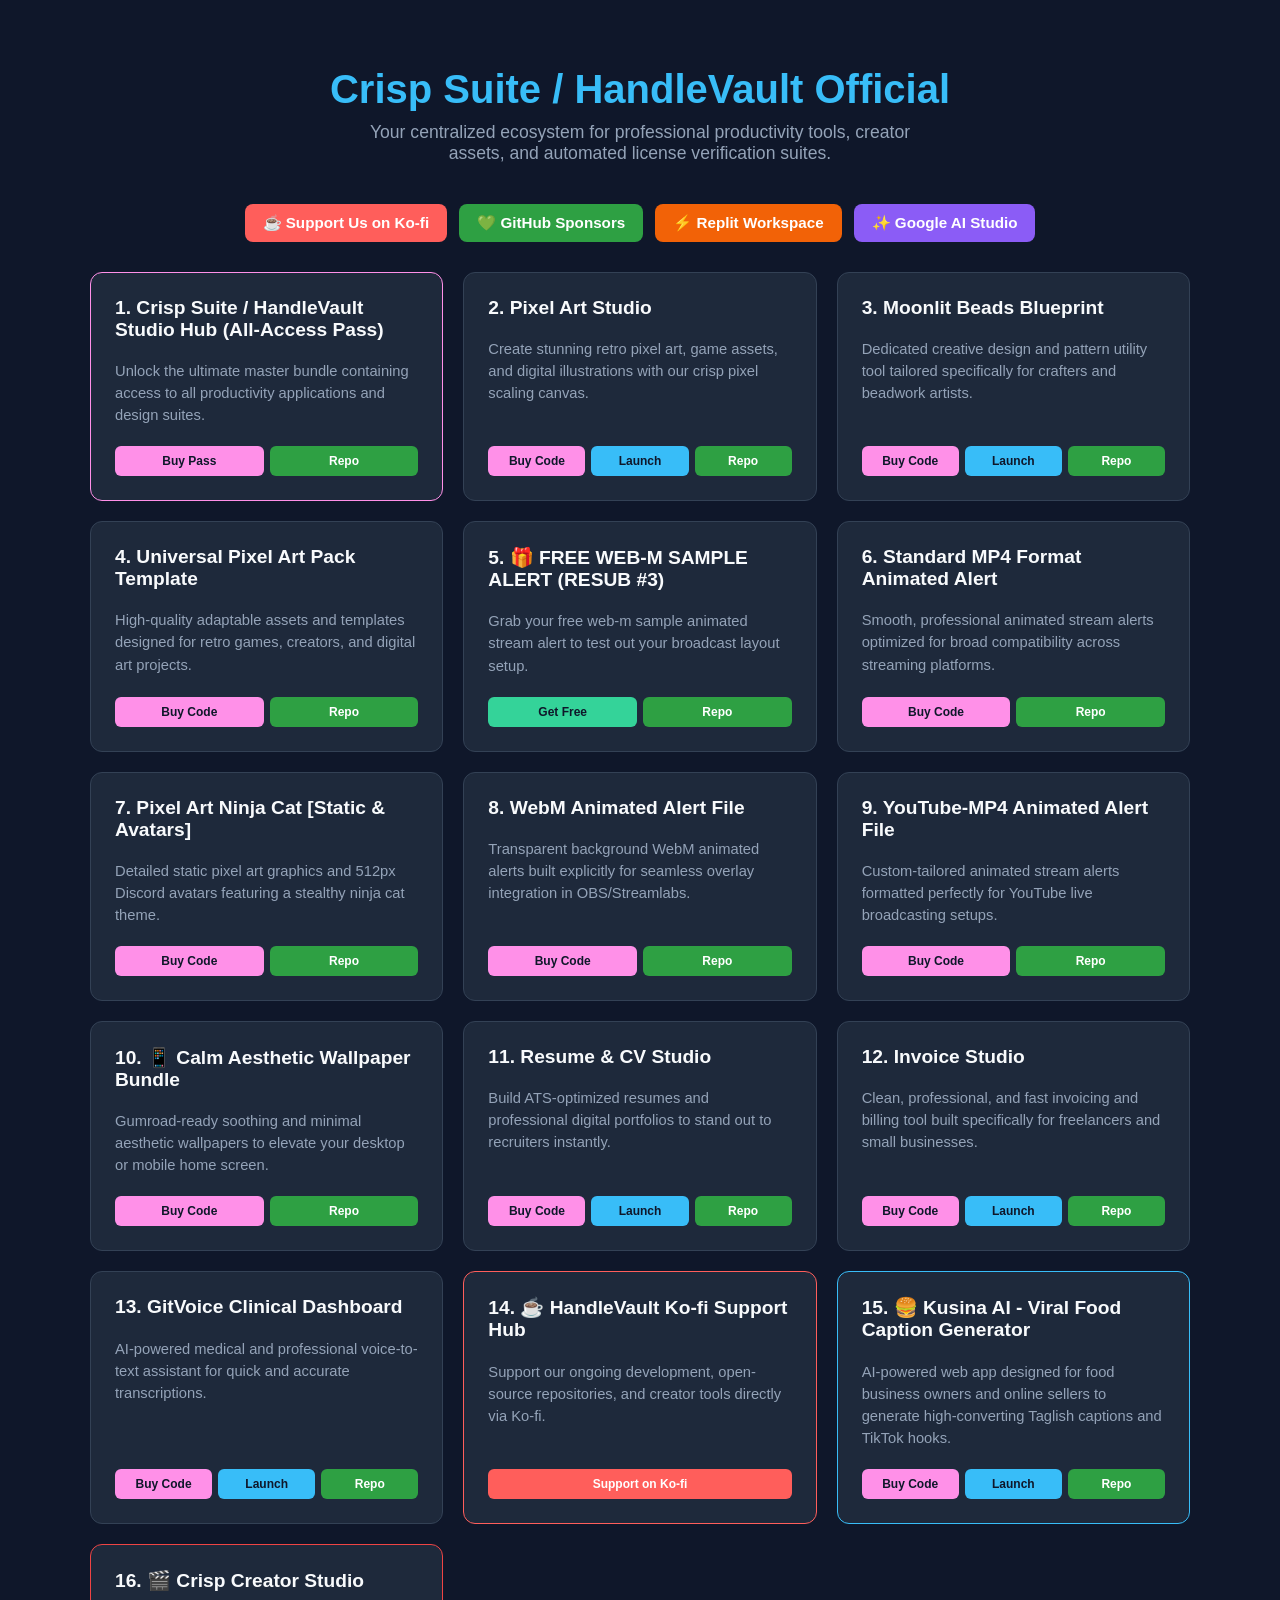
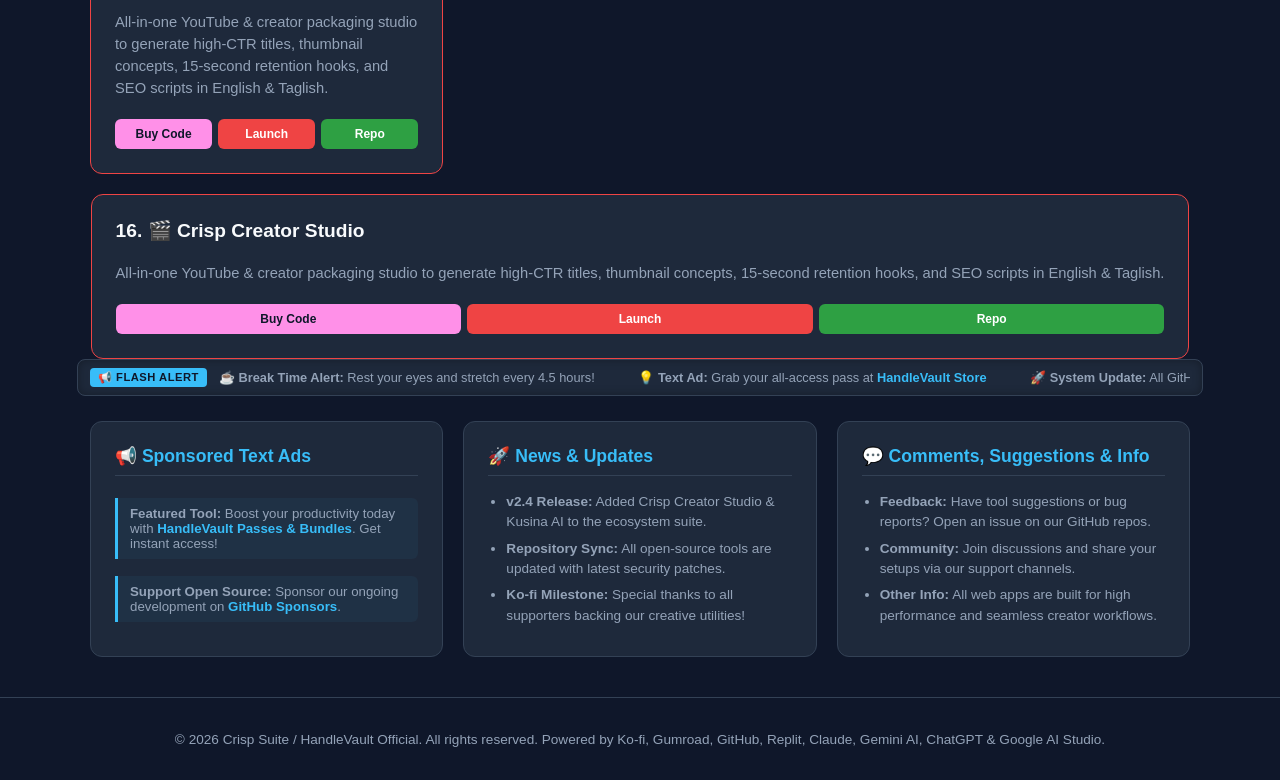
==== commit 2b080501: "Update index.html" ====
--- a/index.html
+++ b/index.html
@@ -524,7 +524,7 @@
     </div>
     
     <footer>
-        <p>&copy; 2026 Crisp Suite / HandleVault Official. All rights reserved. Powered by Ko-fi, Gumroad, GitHub, Replit, Claude, Gemini AI & Google AI Studio.</p>
+        <p>&copy; 2026 Crisp Suite / HandleVault Official. All rights reserved. Powered by Ko-fi, Gumroad, GitHub, Replit, Claude, Gemini AI, ChatGPT & Google AI Studio.</p>
     </footer>
 
     <!-- I-link mo dito ang repo.js -->
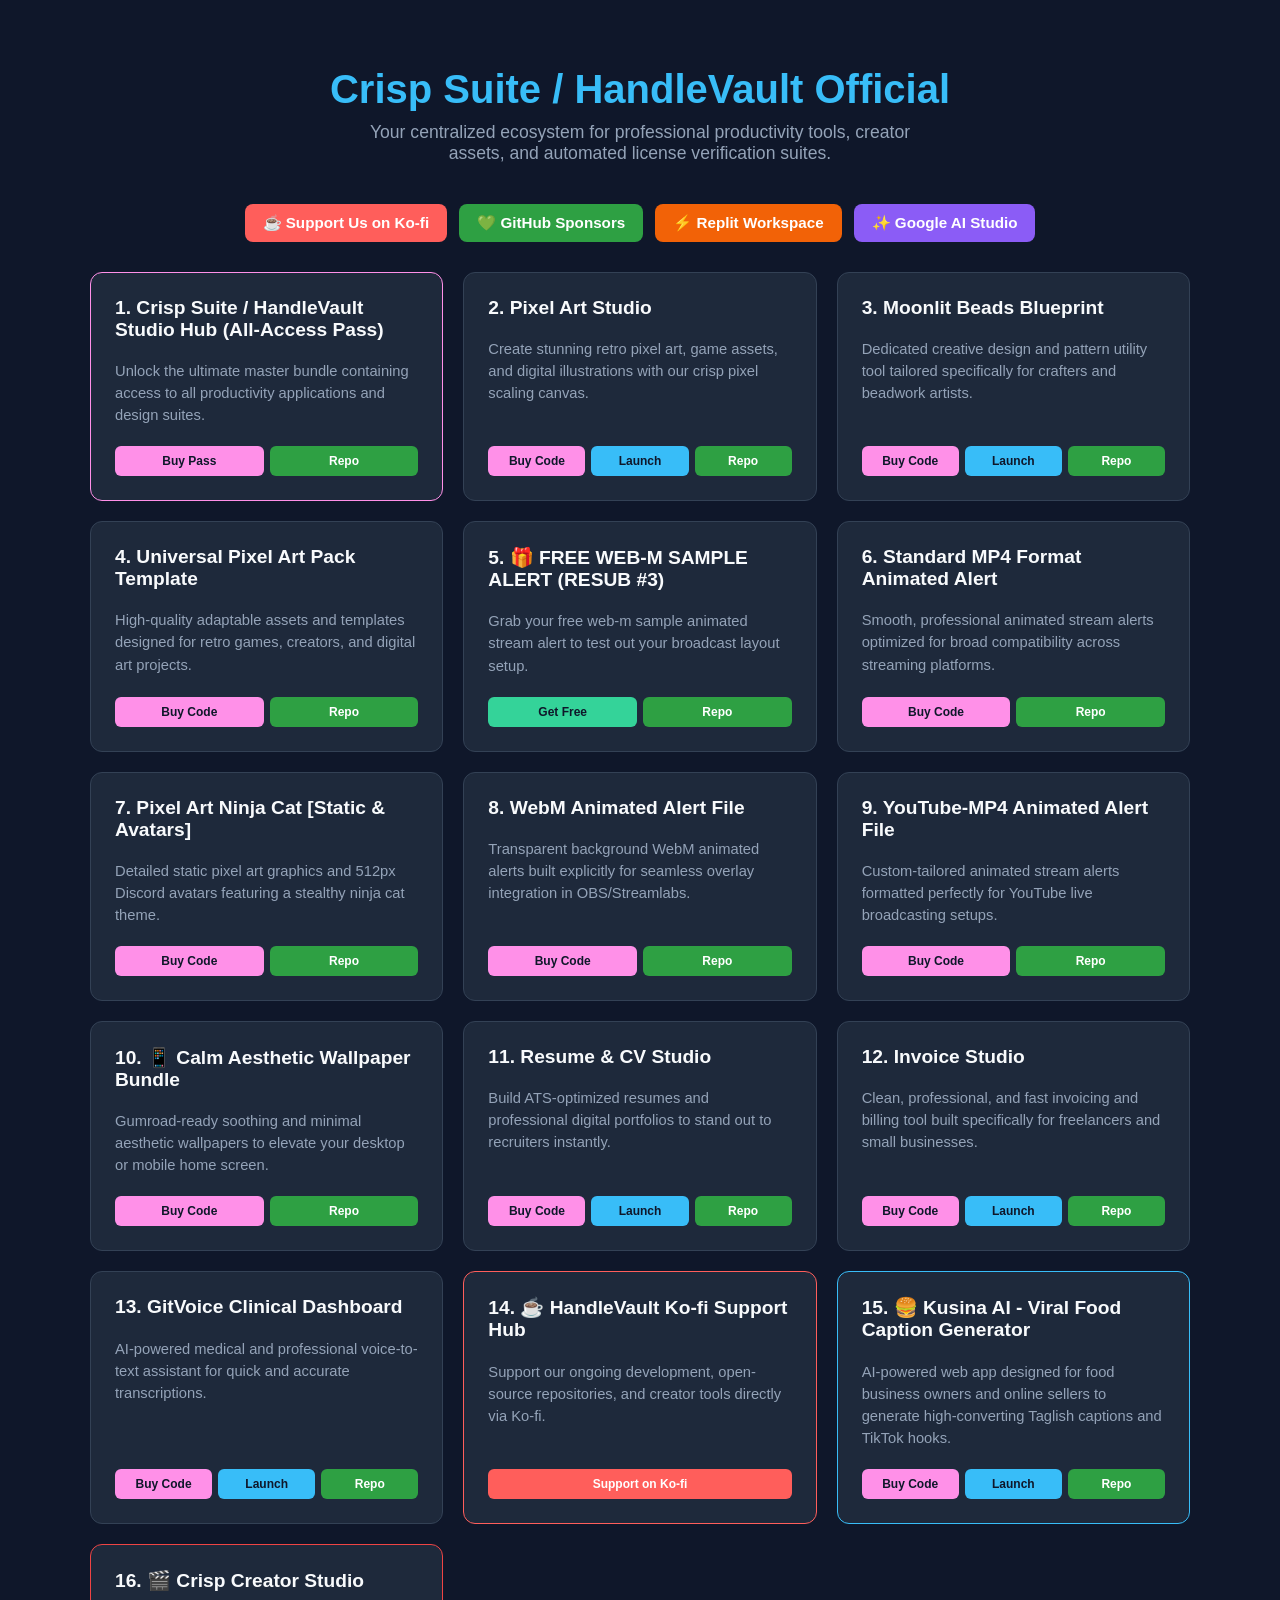
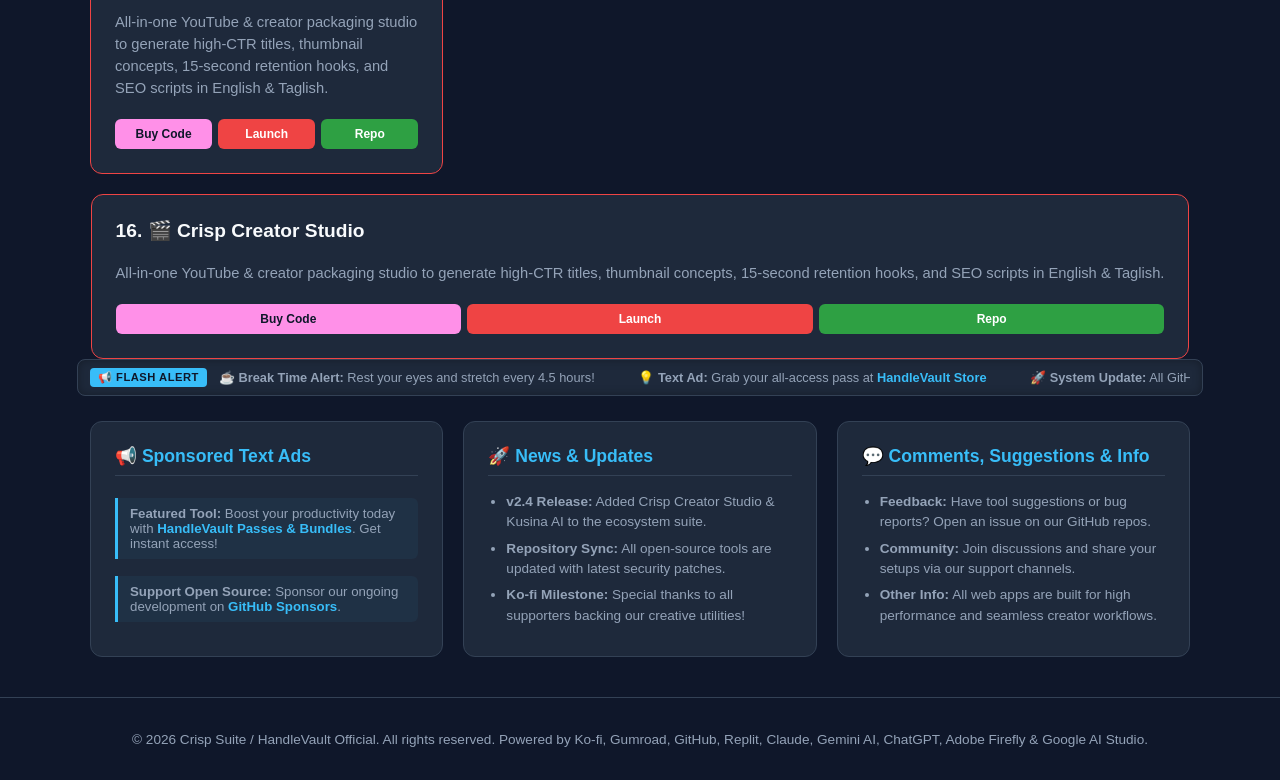
==== commit ef02659a: "Update index.html" ====
--- a/index.html
+++ b/index.html
@@ -524,7 +524,7 @@
     </div>
     
     <footer>
-        <p>&copy; 2026 Crisp Suite / HandleVault Official. All rights reserved. Powered by Ko-fi, Gumroad, GitHub, Replit, Claude, Gemini AI, ChatGPT & Google AI Studio.</p>
+        <p>&copy; 2026 Crisp Suite / HandleVault Official. All rights reserved. Powered by Ko-fi, Gumroad, GitHub, Replit, Claude, Gemini AI, ChatGPT, Adobe Firefly & Google AI Studio.</p>
     </footer>
 
     <!-- I-link mo dito ang repo.js -->
